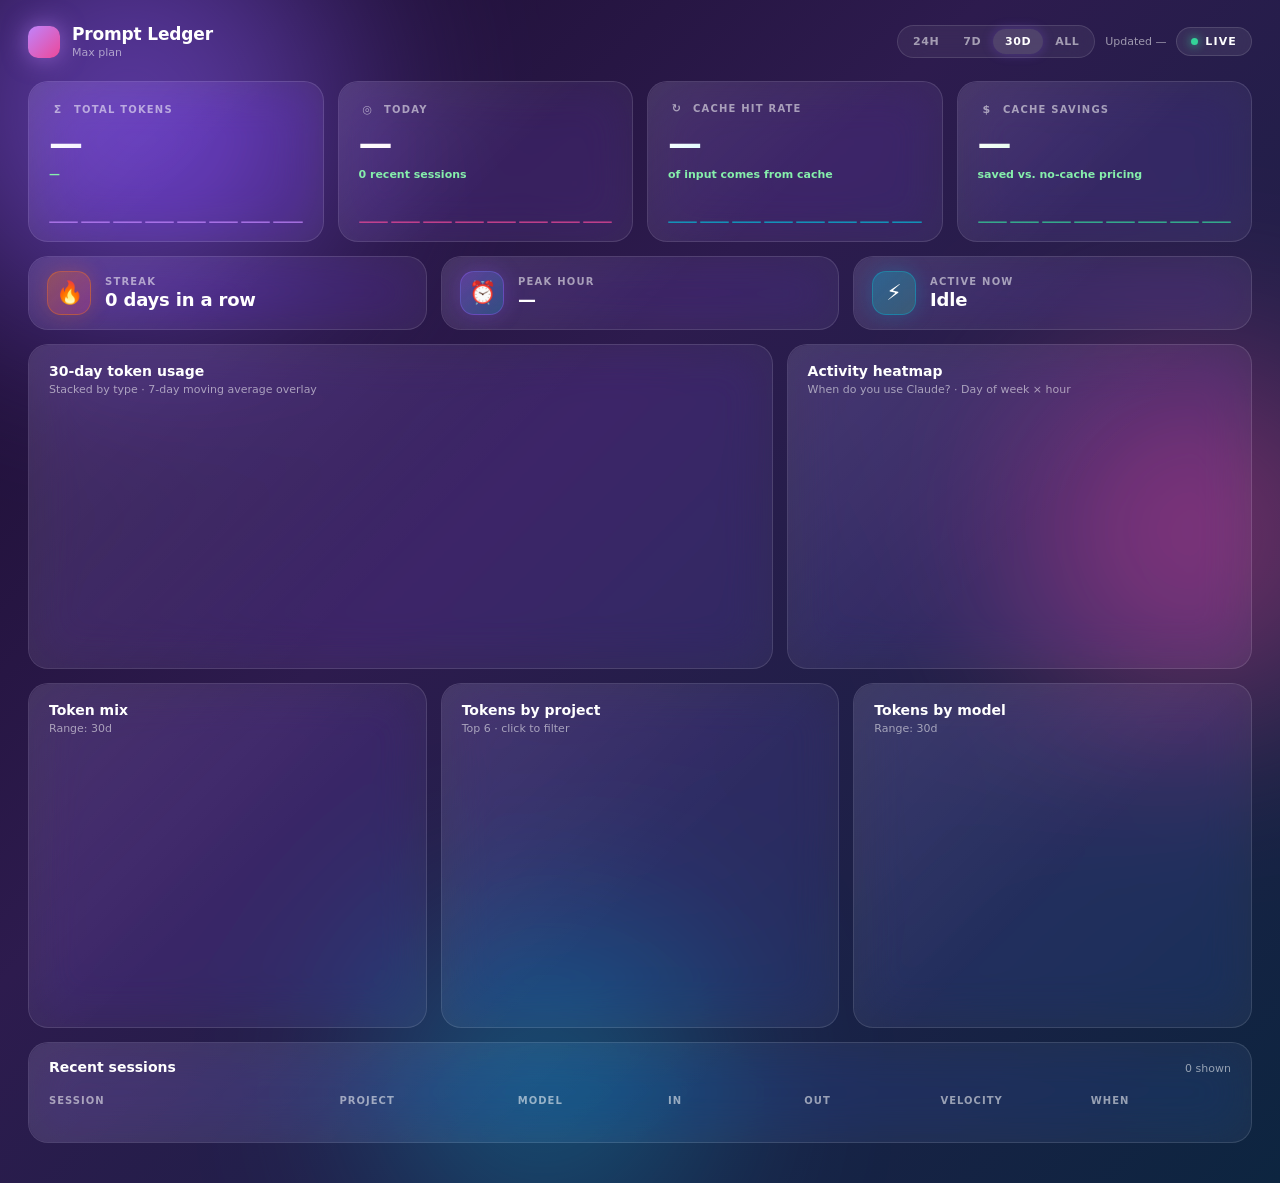
==== prompt_ledger/ui/index.html @ 78679698 "rename: Claude Token Tracker -> Prompt Ledger (v2.1.0) - Rename Python module claude_token_tracker -" ====
<!DOCTYPE html>
<html lang="en">
<head>
<meta charset="UTF-8">
<meta http-equiv="Content-Security-Policy"
  content="default-src 'self'; script-src 'self' 'unsafe-eval'; style-src 'self' 'unsafe-inline'; font-src 'self'; connect-src 'none'; img-src 'self' data:;">
<title>Prompt Ledger</title>
<link rel="stylesheet" href="styles.css">
<script defer src="vendor/alpine.min.js"></script>
<script src="vendor/echarts.min.js"></script>
</head>
<body>
<div class="stage" x-data="dashboard()" x-init="init()">
  <div class="glow g1"></div>
  <div class="glow g2"></div>
  <div class="glow g3"></div>

  <div class="content">
    <!-- Header -->
    <div class="header">
      <div class="logo">
        <div class="logo-dot"></div>
        <div>
          <div class="logo-text">Prompt Ledger</div>
          <div class="logo-sub">Max plan</div>
        </div>
      </div>
      <div class="header-right">
        <!-- Range filter -->
        <div class="range-filter">
          <template x-for="r in ['24h','7d','30d','all']" :key="r">
            <button
              class="range-btn"
              :class="{'active': range === r}"
              @click="setRange(r)"
              x-text="r"></button>
          </template>
        </div>
        <div class="updated" x-text="'Updated ' + updatedAt"></div>
        <div class="live"><span class="live-dot"></span>LIVE</div>
      </div>
    </div>

    <!-- Hero cards -->
    <div class="hero">
      <div class="glass">
        <div class="card-label"><span class="card-icon">Σ</span>Total tokens</div>
        <div class="hero-value grad-purple" x-text="fmt(data.total_tokens)">—</div>
        <div class="hero-delta" x-text="fmtTrend(data.weekly_trend_pct)">—</div>
        <div class="sparkline" x-html="sparkBars(sparkSeries('total'), 'purple')"></div>
      </div>
      <div class="glass">
        <div class="card-label"><span class="card-icon">◎</span>Today</div>
        <div class="hero-value grad-pink" x-text="fmt(data.today_tokens)">—</div>
        <div class="hero-delta" x-text="(data.sessions?.length ?? 0) + ' recent sessions'"></div>
        <div class="sparkline pink" x-html="sparkBars(sparkSeries('today'), 'pink')"></div>
      </div>
      <div class="glass">
        <div class="card-label"><span class="card-icon">↻</span>Cache hit rate</div>
        <div class="hero-value grad-cyan" x-text="fmtPct(data.cache_hit_rate)">—</div>
        <div class="hero-delta">of input comes from cache</div>
        <div class="sparkline cyan" x-html="sparkBars(sparkSeries('hit'), 'cyan')"></div>
      </div>
      <div class="glass">
        <div class="card-label"><span class="card-icon">$</span>Cache savings</div>
        <div class="hero-value grad-mint" x-text="fmtUsd(data.cache_savings_usd)">—</div>
        <div class="hero-delta">saved vs. no-cache pricing</div>
        <div class="sparkline mint" x-html="sparkBars(sparkSeries('savings'), 'mint')"></div>
      </div>
    </div>

    <!-- Insights strip -->
    <div class="insights">
      <div class="glass chip">
        <div class="chip-icon flame">🔥</div>
        <div>
          <div class="chip-label">Streak</div>
          <div class="chip-value" x-text="(data.streak_days ?? 0) + ' day' + ((data.streak_days === 1) ? '' : 's') + ' in a row'"></div>
        </div>
      </div>
      <div class="glass chip">
        <div class="chip-icon clock">⏰</div>
        <div>
          <div class="chip-label">Peak hour</div>
          <div class="chip-value" x-text="fmtHour(data.peak_hour)"></div>
        </div>
      </div>
      <div class="glass chip">
        <div class="chip-icon bolt">⚡</div>
        <div>
          <div class="chip-label">Active now</div>
          <div class="chip-value" x-text="fmtActive(data.active_now_tpm)"></div>
        </div>
      </div>
    </div>

    <!-- Main charts -->
    <div class="main-charts">
      <div class="glass">
        <div class="chart-title">30-day token usage</div>
        <div class="chart-sub">Stacked by type · 7-day moving average overlay</div>
        <div id="chart-daily" class="area-wrap"></div>
      </div>
      <div class="glass">
        <div class="chart-title">Activity heatmap</div>
        <div class="chart-sub">When do you use Claude? · Day of week × hour</div>
        <div id="chart-heatmap" style="height: 240px; margin-top: 8px;"></div>
      </div>
    </div>

    <!-- Breakdowns -->
    <div class="breakdown">
      <div class="glass">
        <div class="chart-title">Token mix</div>
        <div class="chart-sub" x-text="'Range: ' + range"></div>
        <div id="chart-donut" style="height: 260px;"></div>
      </div>
      <div class="glass">
        <div class="chart-title">Tokens by project</div>
        <div class="chart-sub">Top 6 · click to filter</div>
        <div id="chart-projects" style="height: 260px; margin-top: 8px;"></div>
      </div>
      <div class="glass">
        <div class="chart-title">Tokens by model</div>
        <div class="chart-sub" x-text="'Range: ' + range"></div>
        <div id="chart-models" style="height: 260px; margin-top: 8px;"></div>
      </div>
    </div>

    <!-- Sessions table -->
    <div class="glass session-table">
      <div class="session-head">
        <div class="chart-title">Recent sessions</div>
        <div class="chart-sub" style="margin:0" x-text="(data.sessions?.length ?? 0) + ' shown'"></div>
      </div>
      <div class="session-rows">
        <div class="session-row header">
          <div>Session</div><div>Project</div><div>Model</div>
          <div>In</div><div>Out</div><div>Velocity</div><div>When</div>
        </div>
        <template x-for="s in (data.sessions ?? [])" :key="s.session_id">
          <div class="session-row">
            <div class="session-title" x-text="s.title"></div>
            <div class="session-project" x-text="s.project"></div>
            <div class="session-model" x-text="s.model"></div>
            <div class="session-num in" x-text="fmt(s.input_tokens)"></div>
            <div class="session-num out" x-text="fmt(s.output_tokens)"></div>
            <div class="mini-spark" x-html="sparkBars(s.velocity, 'purple')"></div>
            <div class="session-when" x-text="fmtWhen(s.last_timestamp)"></div>
          </div>
        </template>
      </div>
    </div>

  </div>
</div>

<script src="app.js"></script>
</body>
</html>
---- prompt_ledger/ui/styles.css ----
* { box-sizing: border-box; margin: 0; padding: 0; }
  :root {
    --purple: #8b5cf6;
    --pink:   #ec4899;
    --cyan:   #06b6d4;
    --mint:   #34d399;
    --yellow: #fbbf24;
    --flame:  #f97316;
    --sky:    #60a5fa;
    --text:   #ffffff;
    --dim:    rgba(255,255,255,0.55);
    --dim2:   rgba(255,255,255,0.75);
  }
  html, body {
    font-family: 'Segoe UI Variable', 'Segoe UI', system-ui, -apple-system, BlinkMacSystemFont, sans-serif;
    background: #0a0a0f;
    color: var(--text);
    min-height: 100vh;
  }
  .stage {
    position: relative;
    background: linear-gradient(135deg, #1a0b2e 0%, #2d1b4e 40%, #0d2540 100%);
    min-height: 100vh;
    padding: 24px 28px 40px 28px;
    overflow-x: hidden;
    overflow-y: auto;
  }
  /* Background glow blobs */
  .glow {
    position: absolute;
    border-radius: 50%;
    filter: blur(100px);
    pointer-events: none;
    z-index: 0;
  }
  .glow.g1 { width: 420px; height: 420px; background: #8b5cf6; top: -100px; left: -80px; opacity: 0.55; }
  .glow.g2 { width: 360px; height: 360px; background: #ec4899; top: 30%; right: -100px; opacity: 0.4; }
  .glow.g3 { width: 320px; height: 320px; background: #06b6d4; bottom: -60px; left: 30%; opacity: 0.35; }

  .content { position: relative; z-index: 2; max-width: 1500px; margin: 0 auto; }

  /* ── Header ─────────────────────────── */
  .header {
    display: flex;
    justify-content: space-between;
    align-items: center;
    margin-bottom: 22px;
  }
  .logo {
    display: flex;
    align-items: center;
    gap: 12px;
  }
  .logo-dot {
    width: 32px; height: 32px;
    border-radius: 10px;
    background: linear-gradient(135deg, #c084fc, #ec4899);
    box-shadow: 0 0 24px rgba(192,132,252,0.6);
  }
  .logo-text {
    font-weight: 700;
    font-size: 17px;
    letter-spacing: -0.01em;
  }
  .logo-sub {
    font-size: 11px;
    color: var(--dim);
    margin-top: 2px;
  }
  .header-right { display: flex; gap: 10px; align-items: center; }
  .live {
    display: flex;
    align-items: center;
    gap: 7px;
    background: rgba(255,255,255,0.08);
    backdrop-filter: blur(20px);
    border: 1px solid rgba(255,255,255,0.12);
    padding: 7px 14px;
    border-radius: 999px;
    font-size: 11px;
    font-weight: 600;
    letter-spacing: 0.1em;
  }
  .live-dot {
    width: 7px; height: 7px;
    border-radius: 50%;
    background: #34d399;
    box-shadow: 0 0 10px #34d399;
    animation: pulse 1.6s ease-in-out infinite;
  }
  @keyframes pulse {
    0%, 100% { opacity: 1; transform: scale(1); }
    50% { opacity: 0.4; transform: scale(1.4); }
  }
  .updated {
    font-size: 11px;
    color: var(--dim);
  }

  /* ── Glass card base ─────────────────── */
  .glass {
    background: rgba(255,255,255,0.06);
    backdrop-filter: blur(24px) saturate(140%);
    -webkit-backdrop-filter: blur(24px) saturate(140%);
    border: 1px solid rgba(255,255,255,0.12);
    border-radius: 20px;
    padding: 18px 20px;
    position: relative;
    overflow: hidden;
  }
  .glass::before {
    content: '';
    position: absolute;
    inset: 0;
    background: linear-gradient(135deg, rgba(255,255,255,0.08), transparent 55%);
    pointer-events: none;
    border-radius: inherit;
  }
  .glass > * { position: relative; z-index: 1; }

  .card-label {
    font-size: 10px;
    font-weight: 600;
    letter-spacing: 0.12em;
    color: var(--dim);
    text-transform: uppercase;
    margin-bottom: 8px;
    display: flex;
    align-items: center;
    gap: 7px;
  }
  .card-icon {
    display: inline-flex;
    align-items: center;
    justify-content: center;
    width: 18px; height: 18px;
    font-size: 11px;
  }

  /* ── Hero row — 4 big cards ──────────── */
  .hero {
    display: grid;
    grid-template-columns: repeat(auto-fit, minmax(220px, 1fr));
    gap: 14px;
    margin-bottom: 14px;
  }
  .hero-value {
    font-size: 34px;
    font-weight: 800;
    letter-spacing: -0.025em;
    line-height: 1.05;
    margin-bottom: 6px;
  }
  .grad-purple { background: linear-gradient(135deg, #fff 0%, #c4b5fd 100%); -webkit-background-clip: text; background-clip: text; -webkit-text-fill-color: transparent; }
  .grad-pink   { background: linear-gradient(135deg, #fff 0%, #fbcfe8 100%); -webkit-background-clip: text; background-clip: text; -webkit-text-fill-color: transparent; }
  .grad-cyan   { background: linear-gradient(135deg, #fff 0%, #67e8f9 100%); -webkit-background-clip: text; background-clip: text; -webkit-text-fill-color: transparent; }
  .grad-mint   { background: linear-gradient(135deg, #fff 0%, #86efac 100%); -webkit-background-clip: text; background-clip: text; -webkit-text-fill-color: transparent; }
  .hero-delta {
    font-size: 11px;
    color: #86efac;
    font-weight: 600;
  }
  .hero-delta.warn { color: #fcd34d; }
  .sparkline {
    margin-top: 10px;
    height: 32px;
    display: flex;
    align-items: flex-end;
    gap: 3px;
  }
  .sparkline span {
    flex: 1;
    border-radius: 2px;
    background: linear-gradient(to top, rgba(192,132,252,0.9), rgba(192,132,252,0.25));
  }
  .sparkline.pink span  { background: linear-gradient(to top, rgba(236,72,153,0.9), rgba(236,72,153,0.25)); }
  .sparkline.cyan span  { background: linear-gradient(to top, rgba(6,182,212,0.9), rgba(6,182,212,0.25)); }
  .sparkline.mint span  { background: linear-gradient(to top, rgba(52,211,153,0.9), rgba(52,211,153,0.25)); }

  /* ── Insights strip ───────────────────── */
  .insights {
    display: grid;
    grid-template-columns: repeat(auto-fit, minmax(220px, 1fr));
    gap: 14px;
    margin-bottom: 14px;
  }
  .chip {
    display: flex;
    align-items: center;
    gap: 14px;
    padding: 14px 18px;
  }
  .chip-icon {
    width: 44px; height: 44px;
    border-radius: 14px;
    display: flex;
    align-items: center;
    justify-content: center;
    font-size: 22px;
    flex-shrink: 0;
  }
  .chip-icon.flame { background: linear-gradient(135deg, rgba(249,115,22,0.35), rgba(236,72,153,0.25)); border: 1px solid rgba(249,115,22,0.4); box-shadow: 0 0 20px rgba(249,115,22,0.25); }
  .chip-icon.clock { background: linear-gradient(135deg, rgba(139,92,246,0.35), rgba(6,182,212,0.25)); border: 1px solid rgba(139,92,246,0.4); box-shadow: 0 0 20px rgba(139,92,246,0.25); }
  .chip-icon.bolt  { background: linear-gradient(135deg, rgba(6,182,212,0.35), rgba(52,211,153,0.25)); border: 1px solid rgba(6,182,212,0.4); box-shadow: 0 0 20px rgba(6,182,212,0.25); }
  .chip-value {
    font-size: 18px;
    font-weight: 700;
    letter-spacing: -0.01em;
  }
  .chip-label {
    font-size: 10px;
    font-weight: 600;
    letter-spacing: 0.12em;
    color: var(--dim);
    text-transform: uppercase;
    margin-bottom: 2px;
  }

  /* ── Main chart row ───────────────────── */
  .main-charts {
    display: grid;
    grid-template-columns: minmax(0, 1.6fr) minmax(0, 1fr);
    gap: 14px;
    margin-bottom: 14px;
  }

  /* Area chart */
  .chart-title {
    font-size: 14px;
    font-weight: 700;
    margin-bottom: 4px;
  }
  .chart-sub {
    font-size: 11px;
    color: var(--dim);
    margin-bottom: 14px;
  }
  .area-wrap {
    height: 240px;
    width: 100%;
    position: relative;
  }
  .area-wrap svg { width: 100%; height: 100%; }
  .legend {
    display: flex;
    gap: 14px;
    margin-top: 8px;
    flex-wrap: wrap;
  }
  .legend-item {
    display: flex;
    align-items: center;
    gap: 6px;
    font-size: 11px;
    color: var(--dim2);
  }
  .legend-dot {
    width: 9px; height: 9px;
    border-radius: 3px;
  }

  /* Heatmap */
  .heatmap {
    display: grid;
    grid-template-columns: 32px repeat(24, 1fr);
    gap: 3px;
    margin-top: 10px;
  }
  .heat-hour-label,
  .heat-day-label {
    font-size: 9px;
    color: var(--dim);
    font-weight: 600;
    display: flex;
    align-items: center;
    justify-content: center;
  }
  .heat-hour-label { grid-column: span 1; }
  .heat-cell {
    aspect-ratio: 1;
    border-radius: 3px;
    background: rgba(139,92,246,0.08);
    transition: transform 0.15s;
  }
  .heat-cell:hover { transform: scale(1.6); z-index: 3; }
  .heat-cell.h1 { background: rgba(139,92,246,0.22); }
  .heat-cell.h2 { background: rgba(139,92,246,0.4); }
  .heat-cell.h3 { background: rgba(139,92,246,0.65); box-shadow: 0 0 8px rgba(139,92,246,0.3); }
  .heat-cell.h4 { background: linear-gradient(135deg, #a78bfa, #ec4899); box-shadow: 0 0 10px rgba(236,72,153,0.5); }
  .heat-legend {
    display: flex;
    align-items: center;
    gap: 6px;
    font-size: 10px;
    color: var(--dim);
    margin-top: 12px;
    justify-content: flex-end;
  }
  .heat-legend-box {
    width: 12px; height: 12px;
    border-radius: 3px;
  }

  /* ── Breakdown row ────────────────────── */
  .breakdown {
    display: grid;
    grid-template-columns: repeat(auto-fit, minmax(260px, 1fr));
    gap: 14px;
    margin-bottom: 14px;
  }

  /* Donut */
  .donut-wrap {
    display: flex;
    align-items: center;
    justify-content: center;
    flex-direction: column;
    height: 100%;
  }
  .donut {
    width: 160px; height: 160px;
    position: relative;
    margin: 8px auto 16px auto;
  }
  .donut svg { transform: rotate(-90deg); filter: drop-shadow(0 0 12px rgba(139,92,246,0.35)); }
  .donut-center {
    position: absolute; inset: 0;
    display: flex;
    align-items: center;
    justify-content: center;
    flex-direction: column;
  }
  .donut-total { font-size: 22px; font-weight: 800; letter-spacing: -0.02em; }
  .donut-sub { font-size: 10px; color: var(--dim); letter-spacing: 0.1em; font-weight: 600; }
  .donut-legend {
    display: grid;
    grid-template-columns: 1fr 1fr;
    gap: 8px 14px;
    margin-top: 6px;
  }
  .dlegend {
    display: flex; align-items: center; gap: 7px;
    font-size: 11px;
    color: var(--dim2);
  }
  .dlegend .legend-dot { width: 9px; height: 9px; }

  /* Horizontal bars */
  .hbar-row {
    margin-bottom: 11px;
  }
  .hbar-label {
    display: flex;
    justify-content: space-between;
    font-size: 11px;
    margin-bottom: 4px;
  }
  .hbar-label .name {
    color: var(--dim2);
    font-weight: 500;
  }
  .hbar-label .val {
    color: var(--text);
    font-weight: 700;
  }
  .hbar-track {
    height: 8px;
    background: rgba(255,255,255,0.06);
    border-radius: 999px;
    overflow: hidden;
    display: flex;
  }
  .hbar-seg {
    height: 100%;
  }
  .hbar-seg.input  { background: linear-gradient(90deg, #60a5fa, #06b6d4); }
  .hbar-seg.output { background: linear-gradient(90deg, #ec4899, #f472b6); }
  .hbar-seg.cacheW { background: linear-gradient(90deg, #fbbf24, #f59e0b); }
  .hbar-seg.cacheR { background: linear-gradient(90deg, #34d399, #10b981); }

  .model-bar {
    height: 8px;
    border-radius: 999px;
    background: rgba(255,255,255,0.06);
    overflow: hidden;
    position: relative;
  }
  .model-bar .fill {
    height: 100%;
    border-radius: inherit;
  }
  .model-bar .fill.a { background: linear-gradient(90deg, #8b5cf6, #ec4899); }
  .model-bar .fill.b { background: linear-gradient(90deg, #06b6d4, #8b5cf6); }
  .model-bar .fill.c { background: linear-gradient(90deg, #34d399, #06b6d4); }

  /* ── Sessions table ────────────────────── */
  .session-table {
    padding: 0;
  }
  .session-head {
    padding: 16px 20px 12px 20px;
    display: flex;
    justify-content: space-between;
    align-items: center;
  }
  .session-rows { padding: 0 8px 10px 8px; }
  .session-row {
    display: grid;
    grid-template-columns: 2fr 1.2fr 1fr 0.9fr 0.9fr 1fr 1fr;
    align-items: center;
    gap: 10px;
    padding: 10px 12px;
    border-radius: 12px;
    font-size: 12px;
    transition: background 0.15s;
  }
  .session-row:hover { background: rgba(255,255,255,0.04); }
  .session-row.header {
    font-size: 10px;
    letter-spacing: 0.1em;
    font-weight: 600;
    color: var(--dim);
    text-transform: uppercase;
    padding-top: 4px; padding-bottom: 4px;
  }
  .session-title { font-weight: 600; }
  .session-project { color: var(--dim2); }
  .session-model {
    color: #c4b5fd;
    font-family: 'Cascadia Mono', 'Consolas', ui-monospace, monospace;
    font-size: 11px;
    font-weight: 500;
  }
  .session-num { font-weight: 600; font-family: 'Cascadia Mono', 'Consolas', ui-monospace, monospace; font-size: 11px; }
  .session-num.in  { color: #7dd3fc; }
  .session-num.out { color: #f9a8d4; }
  .mini-spark {
    display: flex;
    align-items: flex-end;
    height: 20px;
    gap: 2px;
  }
  .mini-spark span {
    flex: 1;
    background: linear-gradient(to top, rgba(139,92,246,0.9), rgba(236,72,153,0.6));
    border-radius: 1px;
  }
  .session-when { color: var(--dim); font-size: 11px; }

  /* Row section heading */
  .section-title {
    font-size: 11px;
    font-weight: 700;
    letter-spacing: 0.14em;
    color: var(--dim);
    text-transform: uppercase;
    margin: 0 4px 8px 4px;
  }

/* Range filter segmented control */
.range-filter {
  display: flex;
  background: rgba(255,255,255,0.06);
  border: 1px solid rgba(255,255,255,0.12);
  border-radius: 999px;
  padding: 3px;
  backdrop-filter: blur(12px);
}
.range-btn {
  background: transparent;
  border: none;
  color: var(--dim, rgba(255,255,255,0.6));
  font-size: 11px;
  font-weight: 600;
  letter-spacing: 0.05em;
  text-transform: uppercase;
  padding: 6px 12px;
  border-radius: 999px;
  cursor: pointer;
  transition: all 0.15s;
  font-family: inherit;
}
.range-btn:hover { color: #fff; }
.range-btn.active {
  background: rgba(255,255,255,0.12);
  color: #fff;
  box-shadow: 0 0 12px rgba(139,92,246,0.3);
}

/* ── Responsive ───────────────────────────── */
@media (max-width: 960px) {
  .main-charts {
    grid-template-columns: 1fr;
  }
  .header {
    flex-wrap: wrap;
    gap: 12px;
  }
  .header-right {
    flex-wrap: wrap;
  }
  .session-row {
    grid-template-columns: 2fr 1.2fr 0.9fr 0.9fr 1fr;
  }
  .session-row > .session-model,
  .session-row > .mini-spark,
  .session-row.header > :nth-child(3),
  .session-row.header > :nth-child(6) {
    display: none;
  }
}
@media (max-width: 640px) {
  .stage { padding: 16px 14px 28px 14px; }
  .hero-value { font-size: 28px; }
  .session-row {
    grid-template-columns: 2fr 0.9fr 0.9fr 1fr;
  }
  .session-row > .session-project,
  .session-row.header > :nth-child(2) {
    display: none;
  }
}
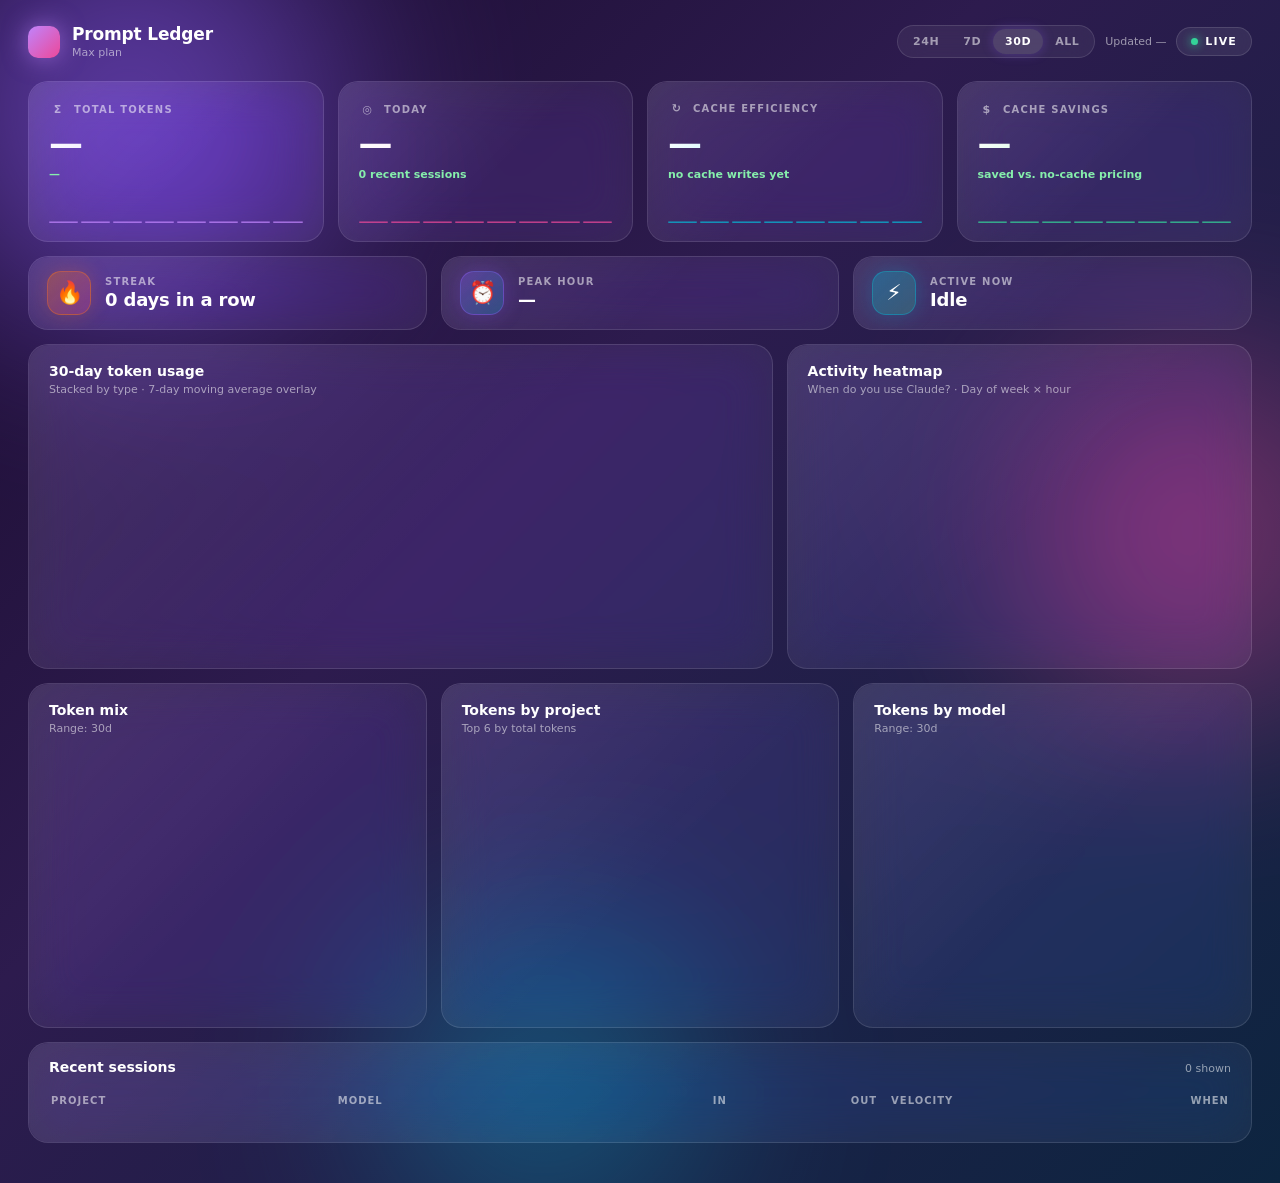
==== commit 33e89b88: "ui: tooltips across all tiles, sessions cleanup, cache efficiency metric - Recent Sessions: drop opa" ====
--- a/prompt_ledger/ui/index.html
+++ b/prompt_ledger/ui/index.html
@@ -47,25 +47,25 @@
         <div class="card-label"><span class="card-icon">Σ</span>Total tokens</div>
         <div class="hero-value grad-purple" x-text="fmt(data.total_tokens)">—</div>
         <div class="hero-delta" x-text="fmtTrend(data.weekly_trend_pct)">—</div>
-        <div class="sparkline" x-html="sparkBars(sparkSeries('total'), 'purple')"></div>
+        <div class="sparkline" x-html="sparkBarsHero('total')"></div>
       </div>
       <div class="glass">
         <div class="card-label"><span class="card-icon">◎</span>Today</div>
         <div class="hero-value grad-pink" x-text="fmt(data.today_tokens)">—</div>
         <div class="hero-delta" x-text="(data.sessions?.length ?? 0) + ' recent sessions'"></div>
-        <div class="sparkline pink" x-html="sparkBars(sparkSeries('today'), 'pink')"></div>
+        <div class="sparkline pink" x-html="sparkBarsHero('today')"></div>
       </div>
       <div class="glass">
-        <div class="card-label"><span class="card-icon">↻</span>Cache hit rate</div>
-        <div class="hero-value grad-cyan" x-text="fmtPct(data.cache_hit_rate)">—</div>
-        <div class="hero-delta">of input comes from cache</div>
-        <div class="sparkline cyan" x-html="sparkBars(sparkSeries('hit'), 'cyan')"></div>
+        <div class="card-label"><span class="card-icon">↻</span>Cache efficiency</div>
+        <div class="hero-value grad-cyan" x-text="fmtPct(data.cache_efficiency)">—</div>
+        <div class="hero-delta" x-text="fmtReuse(data.cache_reuse_ratio)">—</div>
+        <div class="sparkline cyan" x-html="sparkBarsHero('efficiency')"></div>
       </div>
       <div class="glass">
         <div class="card-label"><span class="card-icon">$</span>Cache savings</div>
         <div class="hero-value grad-mint" x-text="fmtUsd(data.cache_savings_usd)">—</div>
         <div class="hero-delta">saved vs. no-cache pricing</div>
-        <div class="sparkline mint" x-html="sparkBars(sparkSeries('savings'), 'mint')"></div>
+        <div class="sparkline mint" x-html="sparkBarsHero('savings')"></div>
       </div>
     </div>
 
@@ -97,8 +97,8 @@
     <!-- Main charts -->
     <div class="main-charts">
       <div class="glass">
-        <div class="chart-title">30-day token usage</div>
-        <div class="chart-sub">Stacked by type · 7-day moving average overlay</div>
+        <div class="chart-title" x-text="dailyChartTitle()">Token usage</div>
+        <div class="chart-sub" x-text="dailyChartSub()">Stacked by type</div>
         <div id="chart-daily" class="area-wrap"></div>
       </div>
       <div class="glass">
@@ -117,7 +117,7 @@
       </div>
       <div class="glass">
         <div class="chart-title">Tokens by project</div>
-        <div class="chart-sub">Top 6 · click to filter</div>
+        <div class="chart-sub">Top 6 by total tokens</div>
         <div id="chart-projects" style="height: 260px; margin-top: 8px;"></div>
       </div>
       <div class="glass">
@@ -135,12 +135,11 @@
       </div>
       <div class="session-rows">
         <div class="session-row header">
-          <div>Session</div><div>Project</div><div>Model</div>
-          <div>In</div><div>Out</div><div>Velocity</div><div>When</div>
+          <div>Project</div><div>Model</div>
+          <div class="num">In</div><div class="num">Out</div><div>Velocity</div><div class="num">When</div>
         </div>
         <template x-for="s in (data.sessions ?? [])" :key="s.session_id">
           <div class="session-row">
-            <div class="session-title" x-text="s.title"></div>
             <div class="session-project" x-text="s.project"></div>
             <div class="session-model" x-text="s.model"></div>
             <div class="session-num in" x-text="fmt(s.input_tokens)"></div>
--- a/prompt_ledger/ui/styles.css
+++ b/prompt_ledger/ui/styles.css
@@ -168,11 +168,36 @@
     align-items: flex-end;
     gap: 3px;
   }
+  .sparkline { position: relative; }
   .sparkline span {
     flex: 1;
     border-radius: 2px;
     background: linear-gradient(to top, rgba(192,132,252,0.9), rgba(192,132,252,0.25));
-  }
+    cursor: default;
+    transition: filter 0.12s;
+  }
+  .sparkline span:hover { filter: brightness(1.35); }
+  .spark-tip {
+    position: absolute;
+    bottom: calc(100% + 6px);
+    left: 0;
+    background: #1a0b2e;
+    border: 1px solid #8b5cf6;
+    color: #fff;
+    padding: 5px 9px;
+    border-radius: 6px;
+    white-space: nowrap;
+    font-size: 11px;
+    font-family: 'Cascadia Mono', Consolas, ui-monospace, monospace;
+    font-weight: 600;
+    pointer-events: none;
+    z-index: 100;
+    box-shadow: 0 8px 24px rgba(0,0,0,0.45);
+    opacity: 0;
+    transform: translateY(2px);
+    transition: opacity 0.12s, transform 0.12s;
+  }
+  .spark-tip.visible { opacity: 1; transform: translateY(0); }
   .sparkline.pink span  { background: linear-gradient(to top, rgba(236,72,153,0.9), rgba(236,72,153,0.25)); }
   .sparkline.cyan span  { background: linear-gradient(to top, rgba(6,182,212,0.9), rgba(6,182,212,0.25)); }
   .sparkline.mint span  { background: linear-gradient(to top, rgba(52,211,153,0.9), rgba(52,211,153,0.25)); }
@@ -241,6 +266,77 @@
     position: relative;
   }
   .area-wrap svg { width: 100%; height: 100%; }
+  .daily-guide {
+    position: absolute;
+    width: 0;
+    border-left: 1px dashed rgba(139,92,246,0.55);
+    pointer-events: none;
+    opacity: 0;
+    transition: opacity 0.1s;
+    z-index: 2;
+  }
+  .daily-guide.visible { opacity: 1; }
+  .daily-tip {
+    position: absolute;
+    min-width: 180px;
+    max-width: 260px;
+    background: #1a0b2e;
+    border: 1px solid #8b5cf6;
+    color: #fff;
+    padding: 10px 12px;
+    border-radius: 8px;
+    box-shadow: 0 8px 24px rgba(0,0,0,0.45);
+    pointer-events: none;
+    opacity: 0;
+    transform: translateY(2px);
+    transition: opacity 0.12s, transform 0.12s;
+    z-index: 3;
+  }
+  .daily-tip.visible { opacity: 1; transform: translateY(0); }
+  .daily-tip-head {
+    font-size: 11px;
+    color: rgba(255,255,255,0.7);
+    margin-bottom: 6px;
+  }
+  .daily-tip-row {
+    display: flex;
+    justify-content: space-between;
+    gap: 16px;
+    font-size: 12px;
+    line-height: 1.6;
+  }
+  .daily-tip-row .dot {
+    display: inline-block;
+    width: 8px;
+    height: 8px;
+    border-radius: 50%;
+    margin-right: 6px;
+    vertical-align: middle;
+  }
+  .daily-tip-row .val {
+    font-family: 'Cascadia Mono', Consolas, ui-monospace, monospace;
+    font-weight: 600;
+  }
+  .daily-tip-total {
+    display: flex;
+    justify-content: space-between;
+    gap: 16px;
+    font-size: 12px;
+    line-height: 1.6;
+    margin-top: 4px;
+    padding-top: 4px;
+    border-top: 1px solid rgba(255,255,255,0.15);
+  }
+  .daily-tip-total > span:first-child {
+    color: rgba(255,255,255,0.7);
+    text-transform: uppercase;
+    letter-spacing: 0.06em;
+    font-size: 10px;
+  }
+  .daily-tip-total .val {
+    font-family: 'Cascadia Mono', Consolas, ui-monospace, monospace;
+    font-weight: 700;
+  }
   .legend {
     display: flex;
     gap: 14px;
@@ -406,14 +502,18 @@
   .session-rows { padding: 0 8px 10px 8px; }
   .session-row {
     display: grid;
-    grid-template-columns: 2fr 1.2fr 1fr 0.9fr 0.9fr 1fr 1fr;
-    align-items: center;
-    gap: 10px;
-    padding: 10px 12px;
+    grid-template-columns: 1.6fr 1.4fr 0.8fr 0.8fr 1fr 0.9fr;
+    align-items: center;
+    gap: 14px;
+    padding: 10px 14px;
     border-radius: 12px;
     font-size: 12px;
     transition: background 0.15s;
   }
+  .session-row > * { min-width: 0; overflow: hidden; text-overflow: ellipsis; white-space: nowrap; }
+  .session-row .num,
+  .session-row .session-num,
+  .session-row .session-when { text-align: right; font-variant-numeric: tabular-nums; }
   .session-row:hover { background: rgba(255,255,255,0.04); }
   .session-row.header {
     font-size: 10px;
@@ -423,8 +523,7 @@
     text-transform: uppercase;
     padding-top: 4px; padding-bottom: 4px;
   }
-  .session-title { font-weight: 600; }
-  .session-project { color: var(--dim2); }
+  .session-project { color: var(--fg); font-weight: 600; }
   .session-model {
     color: #c4b5fd;
     font-family: 'Cascadia Mono', 'Consolas', ui-monospace, monospace;
@@ -439,11 +538,35 @@
     align-items: flex-end;
     height: 20px;
     gap: 2px;
+    overflow: visible;
   }
   .mini-spark span {
     flex: 1;
     background: linear-gradient(to top, rgba(139,92,246,0.9), rgba(236,72,153,0.6));
     border-radius: 1px;
+    position: relative;
+    cursor: default;
+    transition: filter 0.12s;
+  }
+  .mini-spark span:hover { filter: brightness(1.35); }
+  .mini-spark span[data-tip]:hover::after {
+    content: attr(data-tip);
+    position: absolute;
+    bottom: calc(100% + 6px);
+    left: 50%;
+    transform: translateX(-50%);
+    background: #1a0b2e;
+    border: 1px solid #8b5cf6;
+    color: #fff;
+    padding: 5px 9px;
+    border-radius: 6px;
+    white-space: nowrap;
+    font-size: 11px;
+    font-family: 'Cascadia Mono', Consolas, ui-monospace, monospace;
+    font-weight: 600;
+    pointer-events: none;
+    z-index: 100;
+    box-shadow: 0 8px 24px rgba(0,0,0,0.45);
   }
   .session-when { color: var(--dim); font-size: 11px; }
 
@@ -500,12 +623,12 @@
     flex-wrap: wrap;
   }
   .session-row {
-    grid-template-columns: 2fr 1.2fr 0.9fr 0.9fr 1fr;
+    grid-template-columns: 1.6fr 0.8fr 0.8fr 0.9fr;
   }
   .session-row > .session-model,
   .session-row > .mini-spark,
-  .session-row.header > :nth-child(3),
-  .session-row.header > :nth-child(6) {
+  .session-row.header > :nth-child(2),
+  .session-row.header > :nth-child(5) {
     display: none;
   }
 }
@@ -513,10 +636,10 @@
   .stage { padding: 16px 14px 28px 14px; }
   .hero-value { font-size: 28px; }
   .session-row {
-    grid-template-columns: 2fr 0.9fr 0.9fr 1fr;
-  }
-  .session-row > .session-project,
-  .session-row.header > :nth-child(2) {
+    grid-template-columns: 1.2fr 0.9fr 0.9fr;
+  }
+  .session-row > .session-when,
+  .session-row.header > :nth-child(6) {
     display: none;
   }
 }
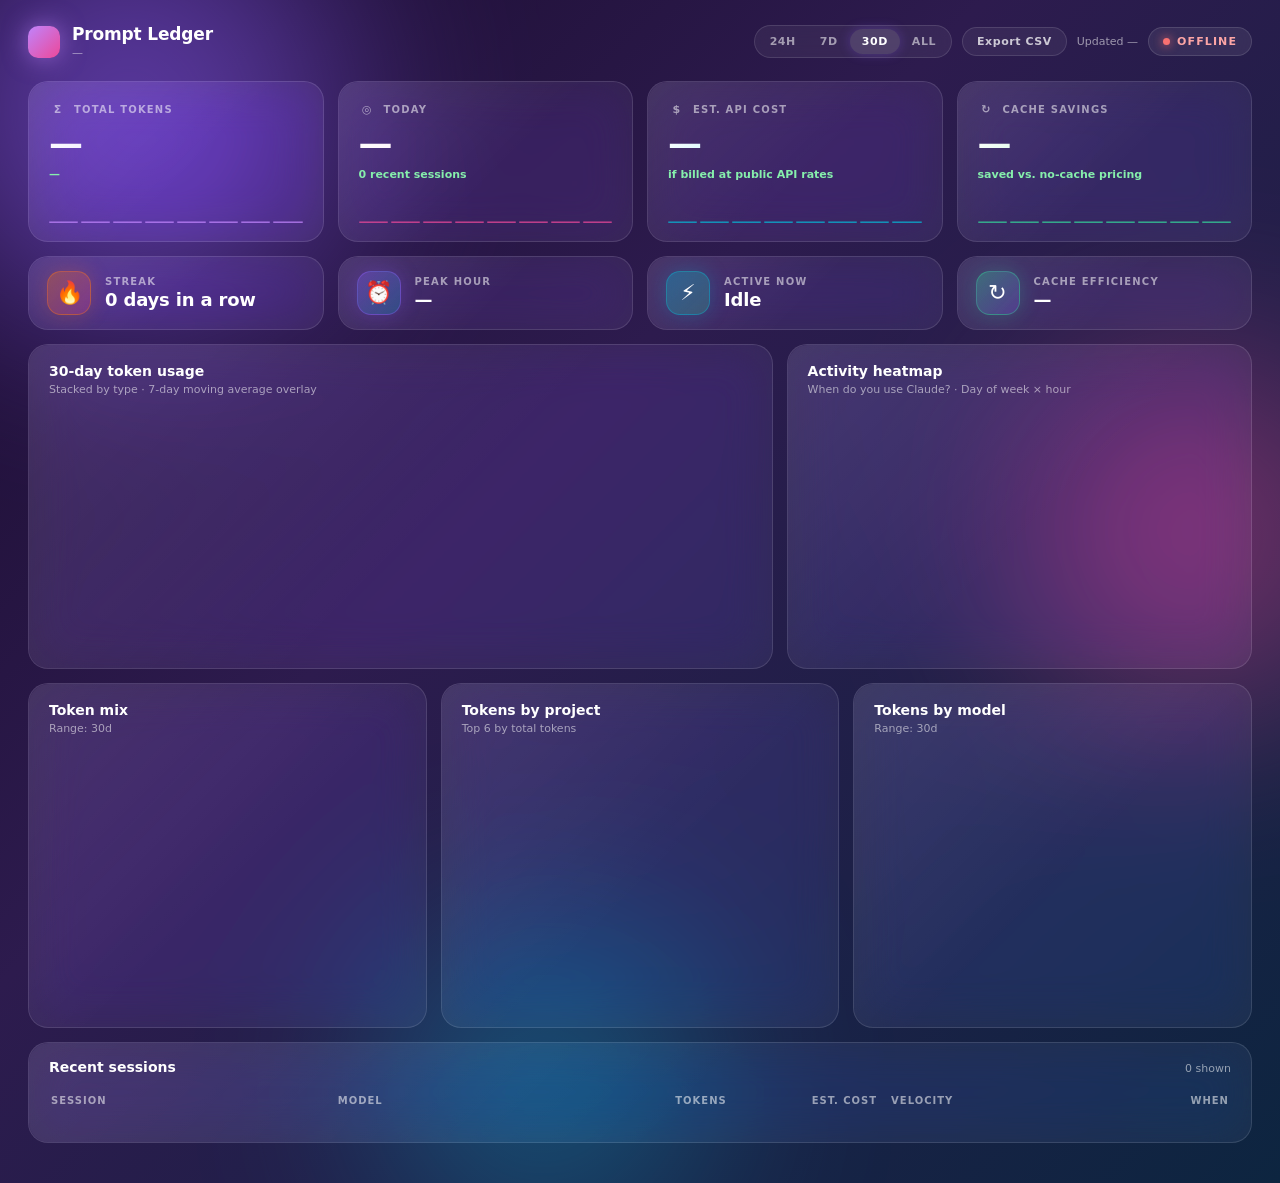
==== commit 055e5e86: "v2.2.0: est. API cost, correct pricing, hourly 24h chart, session titles + cost, project filter, CSV" ====
--- a/prompt_ledger/ui/index.html
+++ b/prompt_ledger/ui/index.html
@@ -22,10 +22,20 @@
         <div class="logo-dot"></div>
         <div>
           <div class="logo-text">Prompt Ledger</div>
-          <div class="logo-sub">Max plan</div>
+          <div class="logo-sub" x-text="appInfo">—</div>
         </div>
       </div>
       <div class="header-right">
+        <!-- Project filter -->
+        <select
+          class="project-select"
+          x-show="(data.all_projects?.length ?? 0) > 1"
+          @change="setProject($event.target.value || null)">
+          <option value="">All projects</option>
+          <template x-for="p in (data.all_projects ?? [])" :key="p">
+            <option :value="p" :selected="project === p" x-text="labelFor(p)"></option>
+          </template>
+        </select>
         <!-- Range filter -->
         <div class="range-filter">
           <template x-for="r in ['24h','7d','30d','all']" :key="r">
@@ -36,8 +46,11 @@
               x-text="r"></button>
           </template>
         </div>
+        <button class="export-btn" @click="exportCsv()" title="Export all sessions to CSV">Export CSV</button>
         <div class="updated" x-text="'Updated ' + updatedAt"></div>
-        <div class="live"><span class="live-dot"></span>LIVE</div>
+        <div class="live" :class="{'offline': !live}">
+          <span class="live-dot"></span><span x-text="live ? 'LIVE' : 'OFFLINE'">LIVE</span>
+        </div>
       </div>
     </div>
 
@@ -56,13 +69,13 @@
         <div class="sparkline pink" x-html="sparkBarsHero('today')"></div>
       </div>
       <div class="glass">
-        <div class="card-label"><span class="card-icon">↻</span>Cache efficiency</div>
-        <div class="hero-value grad-cyan" x-text="fmtPct(data.cache_efficiency)">—</div>
-        <div class="hero-delta" x-text="fmtReuse(data.cache_reuse_ratio)">—</div>
-        <div class="sparkline cyan" x-html="sparkBarsHero('efficiency')"></div>
+        <div class="card-label"><span class="card-icon">$</span>Est. API cost</div>
+        <div class="hero-value grad-cyan" x-text="fmtUsd(data.est_cost_usd)">—</div>
+        <div class="hero-delta">if billed at public API rates</div>
+        <div class="sparkline cyan" x-html="sparkBarsHero('total')"></div>
       </div>
       <div class="glass">
-        <div class="card-label"><span class="card-icon">$</span>Cache savings</div>
+        <div class="card-label"><span class="card-icon">↻</span>Cache savings</div>
         <div class="hero-value grad-mint" x-text="fmtUsd(data.cache_savings_usd)">—</div>
         <div class="hero-delta">saved vs. no-cache pricing</div>
         <div class="sparkline mint" x-html="sparkBarsHero('savings')"></div>
@@ -90,6 +103,13 @@
         <div>
           <div class="chip-label">Active now</div>
           <div class="chip-value" x-text="fmtActive(data.active_now_tpm)"></div>
+        </div>
+      </div>
+      <div class="glass chip">
+        <div class="chip-icon cache">↻</div>
+        <div>
+          <div class="chip-label">Cache efficiency</div>
+          <div class="chip-value" x-text="fmtCacheChip(data.cache_efficiency, data.cache_reuse_ratio)"></div>
         </div>
       </div>
     </div>
@@ -135,15 +155,17 @@
       </div>
       <div class="session-rows">
         <div class="session-row header">
-          <div>Project</div><div>Model</div>
-          <div class="num">In</div><div class="num">Out</div><div>Velocity</div><div class="num">When</div>
+          <div>Session</div><div>Model</div>
+          <div class="num">Tokens</div><div class="num">Est. cost</div><div>Velocity</div><div class="num">When</div>
         </div>
         <template x-for="s in (data.sessions ?? [])" :key="s.session_id">
-          <div class="session-row">
-            <div class="session-project" x-text="s.project"></div>
+          <div class="session-row clickable"
+               @click="openFolder(s.session_id)"
+               :title="sessionTip(s)">
+            <div class="session-project" x-text="s.title"></div>
             <div class="session-model" x-text="s.model"></div>
-            <div class="session-num in" x-text="fmt(s.input_tokens)"></div>
-            <div class="session-num out" x-text="fmt(s.output_tokens)"></div>
+            <div class="session-num" x-text="fmt(s.total_tokens)"></div>
+            <div class="session-num cost" x-text="fmtUsd(s.est_cost_usd)"></div>
             <div class="mini-spark" x-html="sparkBars(s.velocity, 'purple')"></div>
             <div class="session-when" x-text="fmtWhen(s.last_timestamp)"></div>
           </div>
--- a/prompt_ledger/ui/styles.css
+++ b/prompt_ledger/ui/styles.css
@@ -92,9 +92,48 @@
     0%, 100% { opacity: 1; transform: scale(1); }
     50% { opacity: 0.4; transform: scale(1.4); }
   }
+  .live.offline .live-dot {
+    background: #f87171;
+    box-shadow: 0 0 10px #f87171;
+    animation: none;
+  }
+  .live.offline { color: #fca5a5; }
   .updated {
     font-size: 11px;
     color: var(--dim);
+  }
+  .project-select {
+    background: rgba(255,255,255,0.06);
+    border: 1px solid rgba(255,255,255,0.12);
+    border-radius: 999px;
+    color: var(--dim2);
+    font-family: inherit;
+    font-size: 11px;
+    font-weight: 600;
+    padding: 7px 12px;
+    max-width: 220px;
+    cursor: pointer;
+    backdrop-filter: blur(12px);
+  }
+  .project-select:hover { color: #fff; }
+  .project-select option { background: #1a0b2e; color: #fff; }
+  .export-btn {
+    background: rgba(255,255,255,0.06);
+    border: 1px solid rgba(255,255,255,0.12);
+    border-radius: 999px;
+    color: var(--dim2);
+    font-family: inherit;
+    font-size: 11px;
+    font-weight: 600;
+    letter-spacing: 0.05em;
+    padding: 7px 14px;
+    cursor: pointer;
+    backdrop-filter: blur(12px);
+    transition: all 0.15s;
+  }
+  .export-btn:hover {
+    color: #fff;
+    box-shadow: 0 0 12px rgba(139,92,246,0.3);
   }
 
   /* ── Glass card base ─────────────────── */
@@ -227,6 +266,7 @@
   .chip-icon.flame { background: linear-gradient(135deg, rgba(249,115,22,0.35), rgba(236,72,153,0.25)); border: 1px solid rgba(249,115,22,0.4); box-shadow: 0 0 20px rgba(249,115,22,0.25); }
   .chip-icon.clock { background: linear-gradient(135deg, rgba(139,92,246,0.35), rgba(6,182,212,0.25)); border: 1px solid rgba(139,92,246,0.4); box-shadow: 0 0 20px rgba(139,92,246,0.25); }
   .chip-icon.bolt  { background: linear-gradient(135deg, rgba(6,182,212,0.35), rgba(52,211,153,0.25)); border: 1px solid rgba(6,182,212,0.4); box-shadow: 0 0 20px rgba(6,182,212,0.25); }
+  .chip-icon.cache { background: linear-gradient(135deg, rgba(52,211,153,0.35), rgba(139,92,246,0.25)); border: 1px solid rgba(52,211,153,0.4); box-shadow: 0 0 20px rgba(52,211,153,0.25); }
   .chip-value {
     font-size: 18px;
     font-weight: 700;
@@ -533,6 +573,8 @@
   .session-num { font-weight: 600; font-family: 'Cascadia Mono', 'Consolas', ui-monospace, monospace; font-size: 11px; }
   .session-num.in  { color: #7dd3fc; }
   .session-num.out { color: #f9a8d4; }
+  .session-num.cost { color: #86efac; }
+  .session-row.clickable { cursor: pointer; }
   .mini-spark {
     display: flex;
     align-items: flex-end;
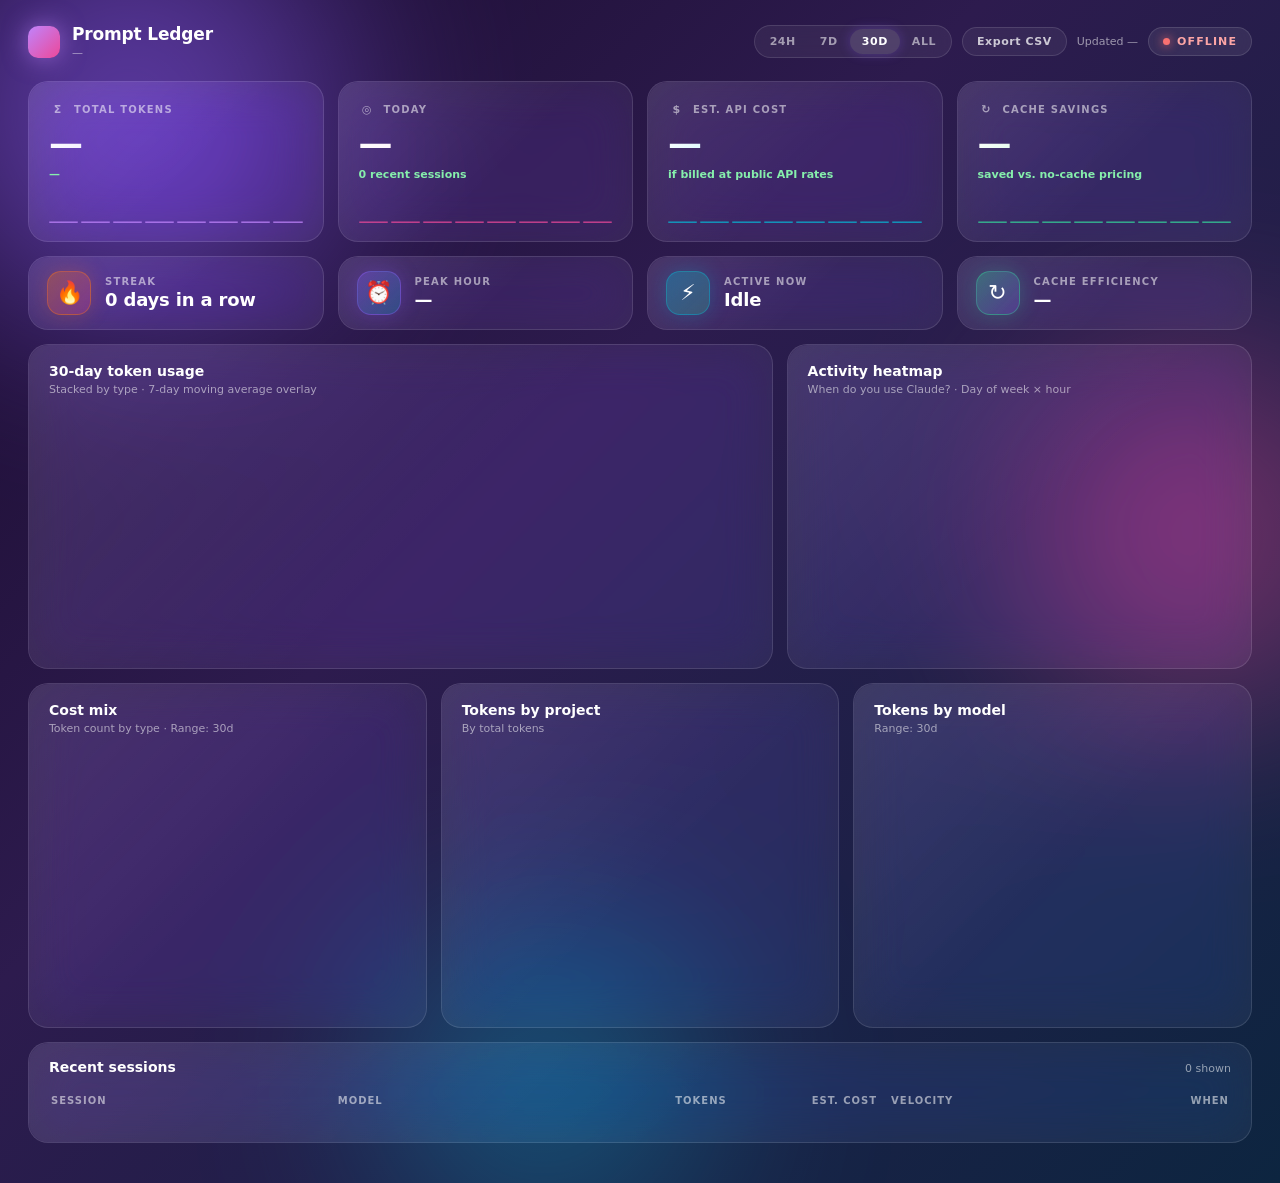
==== commit 22351270: "v2.3.0: fix ~2.5x token overcount, real project names, cost-mix donut - parser: one Message per (fil" ====
--- a/prompt_ledger/ui/index.html
+++ b/prompt_ledger/ui/index.html
@@ -131,13 +131,13 @@
     <!-- Breakdowns -->
     <div class="breakdown">
       <div class="glass">
-        <div class="chart-title">Token mix</div>
-        <div class="chart-sub" x-text="'Range: ' + range"></div>
+        <div class="chart-title">Cost mix</div>
+        <div class="chart-sub" x-text="donutSub()">Est. API cost by type</div>
         <div id="chart-donut" style="height: 260px;"></div>
       </div>
       <div class="glass">
         <div class="chart-title">Tokens by project</div>
-        <div class="chart-sub">Top 6 by total tokens</div>
+        <div class="chart-sub" x-text="projectsSub()">By total tokens</div>
         <div id="chart-projects" style="height: 260px; margin-top: 8px;"></div>
       </div>
       <div class="glass">
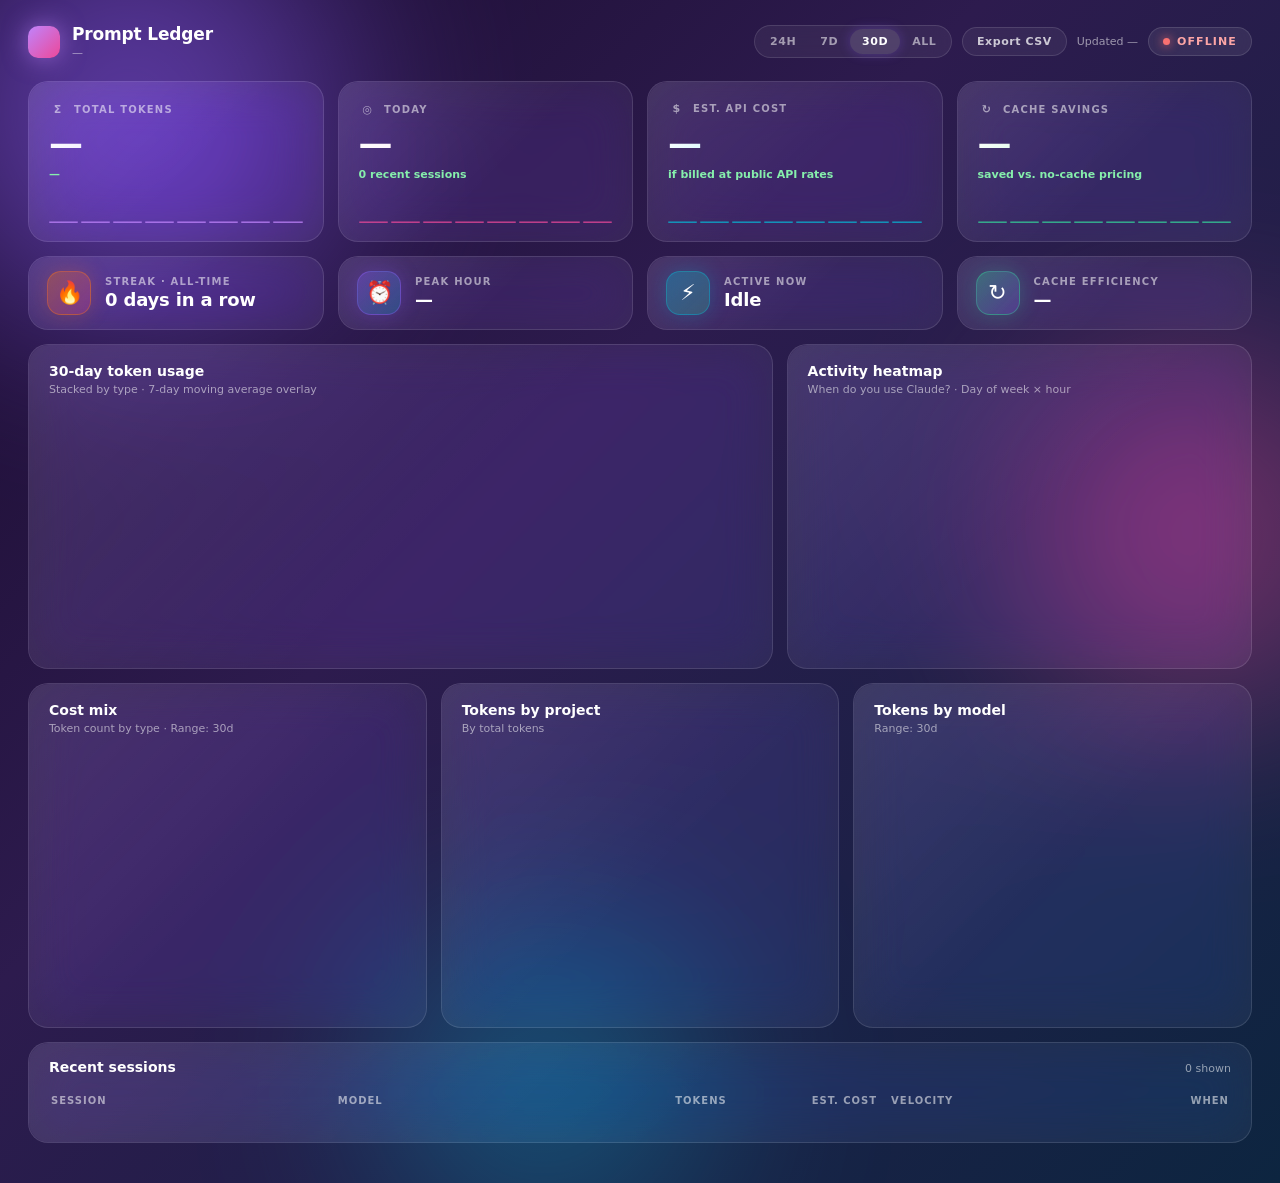
==== commit 9f84dd03: "v2.4.0: metrics audit fixes — per-message model pricing, 1h cache-write rates, range-coherent trend," ====
--- a/prompt_ledger/ui/index.html
+++ b/prompt_ledger/ui/index.html
@@ -56,10 +56,10 @@
 
     <!-- Hero cards -->
     <div class="hero">
-      <div class="glass">
+      <div class="glass" title="Total includes cache-read tokens (context replayed from cache), which dominate the raw count.">
         <div class="card-label"><span class="card-icon">Σ</span>Total tokens</div>
         <div class="hero-value grad-purple" x-text="fmt(data.total_tokens)">—</div>
-        <div class="hero-delta" x-text="fmtTrend(data.weekly_trend_pct)">—</div>
+        <div class="hero-delta" x-text="totalDeltaLine()">—</div>
         <div class="sparkline" x-html="sparkBarsHero('total')"></div>
       </div>
       <div class="glass">
@@ -87,7 +87,7 @@
       <div class="glass chip">
         <div class="chip-icon flame">🔥</div>
         <div>
-          <div class="chip-label">Streak</div>
+          <div class="chip-label">Streak · all-time</div>
           <div class="chip-value" x-text="(data.streak_days ?? 0) + ' day' + ((data.streak_days === 1) ? '' : 's') + ' in a row'"></div>
         </div>
       </div>
